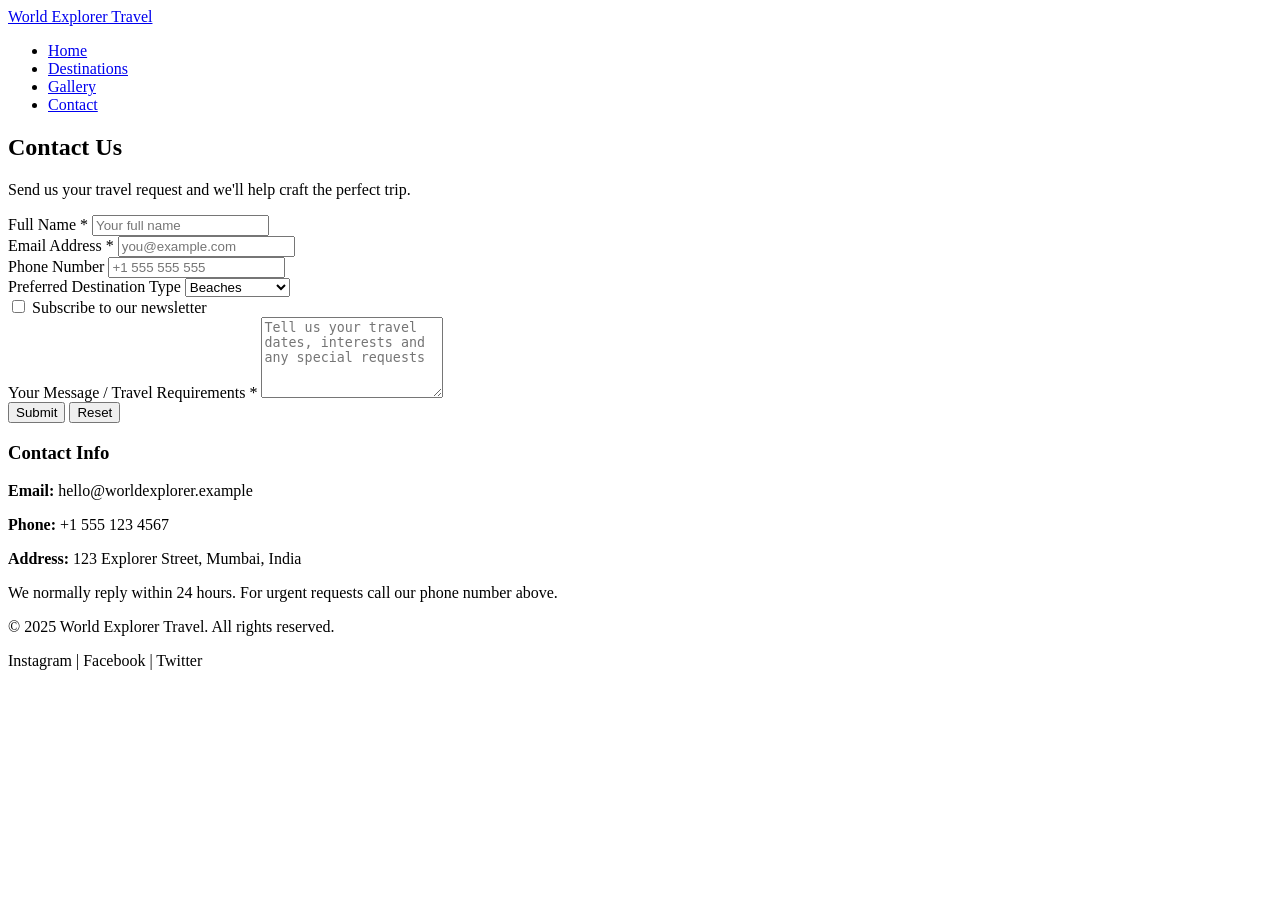
==== contact.html @ 0b0460d4 "Files Uploaded" ====
<!doctype html>
<html lang="en">
<head>
  <meta charset="utf-8" />
  <meta name="viewport" content="width=device-width,initial-scale=1" />
  <title>World Explorer Travel — Contact</title>

  <link rel="preconnect" href="https://fonts.gstatic.com" crossorigin>
  <link href="https://fonts.googleapis.com/css2?family=Inter:wght@300;400;600;700&display=swap" rel="stylesheet">

  <link rel="stylesheet" href="styles.css">
</head>
<body data-page="contact">
  <header class="site-header">
    <div class="container header-inner">
      <div class="brand">
        <a href="index.html" class="logo">World Explorer Travel</a>
      </div>

      <nav class="main-nav" aria-label="Main navigation">
        <ul>
          <li><a class="nav-link" href="index.html">Home</a></li>
          <li><a class="nav-link" href="destinations.html">Destinations</a></li>
          <li><a class="nav-link" href="gallery.html">Gallery</a></li>
          <li><a class="nav-link" href="contact.html">Contact</a></li>
        </ul>
      </nav>
    </div>
  </header>

  <main class="container">
    <section class="page-intro">
      <h1>Contact Us</h1>
      <p class="lead">Send us your travel request and we'll help craft the perfect trip.</p>
    </section>

    <section class="contact-section boxed">
      <div class="contact-grid">
        <form id="contact-form" class="contact-form" action="#" method="post" novalidate>
          <div class="form-row">
            <label for="fullName">Full Name *</label>
            <input id="fullName" name="fullName" type="text" required placeholder="Your full name" />
          </div>

          <div class="form-row">
            <label for="email">Email Address *</label>
            <input id="email" name="email" type="email" required placeholder="you@example.com" />
          </div>

          <div class="form-row">
            <label for="phone">Phone Number</label>
            <input id="phone" name="phone" type="text" placeholder="+1 555 555 555" />
          </div>

          <div class="form-row">
            <label for="destinationType">Preferred Destination Type</label>
            <select id="destinationType" name="destinationType">
              <option>Beaches</option>
              <option>City Break</option>
              <option>Mountains</option>
              <option>Cultural Tours</option>
            </select>
          </div>

          <div class="form-row checkbox-row">
            <input id="subscribe" name="subscribe" type="checkbox" />
            <label for="subscribe">Subscribe to our newsletter</label>
          </div>

          <div class="form-row">
            <label for="message">Your Message / Travel Requirements *</label>
            <textarea id="message" name="message" rows="5" required placeholder="Tell us your travel dates, interests and any special requests"></textarea>
          </div>

          <div class="form-actions">
            <button type="submit" class="btn btn-primary">Submit</button>
            <button type="reset" class="btn btn-ghost">Reset</button>
          </div>
        </form>

        <aside class="contact-info">
          <h3>Contact Info</h3>
          <p><strong>Email:</strong> hello@worldexplorer.example</p>
          <p><strong>Phone:</strong> +1 555 123 4567</p>
          <p><strong>Address:</strong> 123 Explorer Street, Mumbai, India</p>
          <p>We normally reply within 24 hours. For urgent requests call our phone number above.</p>
        </aside>
      </div>
    </section>
  </main>

  <footer class="site-footer">
    <div class="container footer-inner">
      <p>© 2025 World Explorer Travel. All rights reserved.</p>
      <p class="social">Instagram | Facebook | Twitter</p>
    </div>
  </footer>

  <script src="script.js"></script>
</body>
</html>
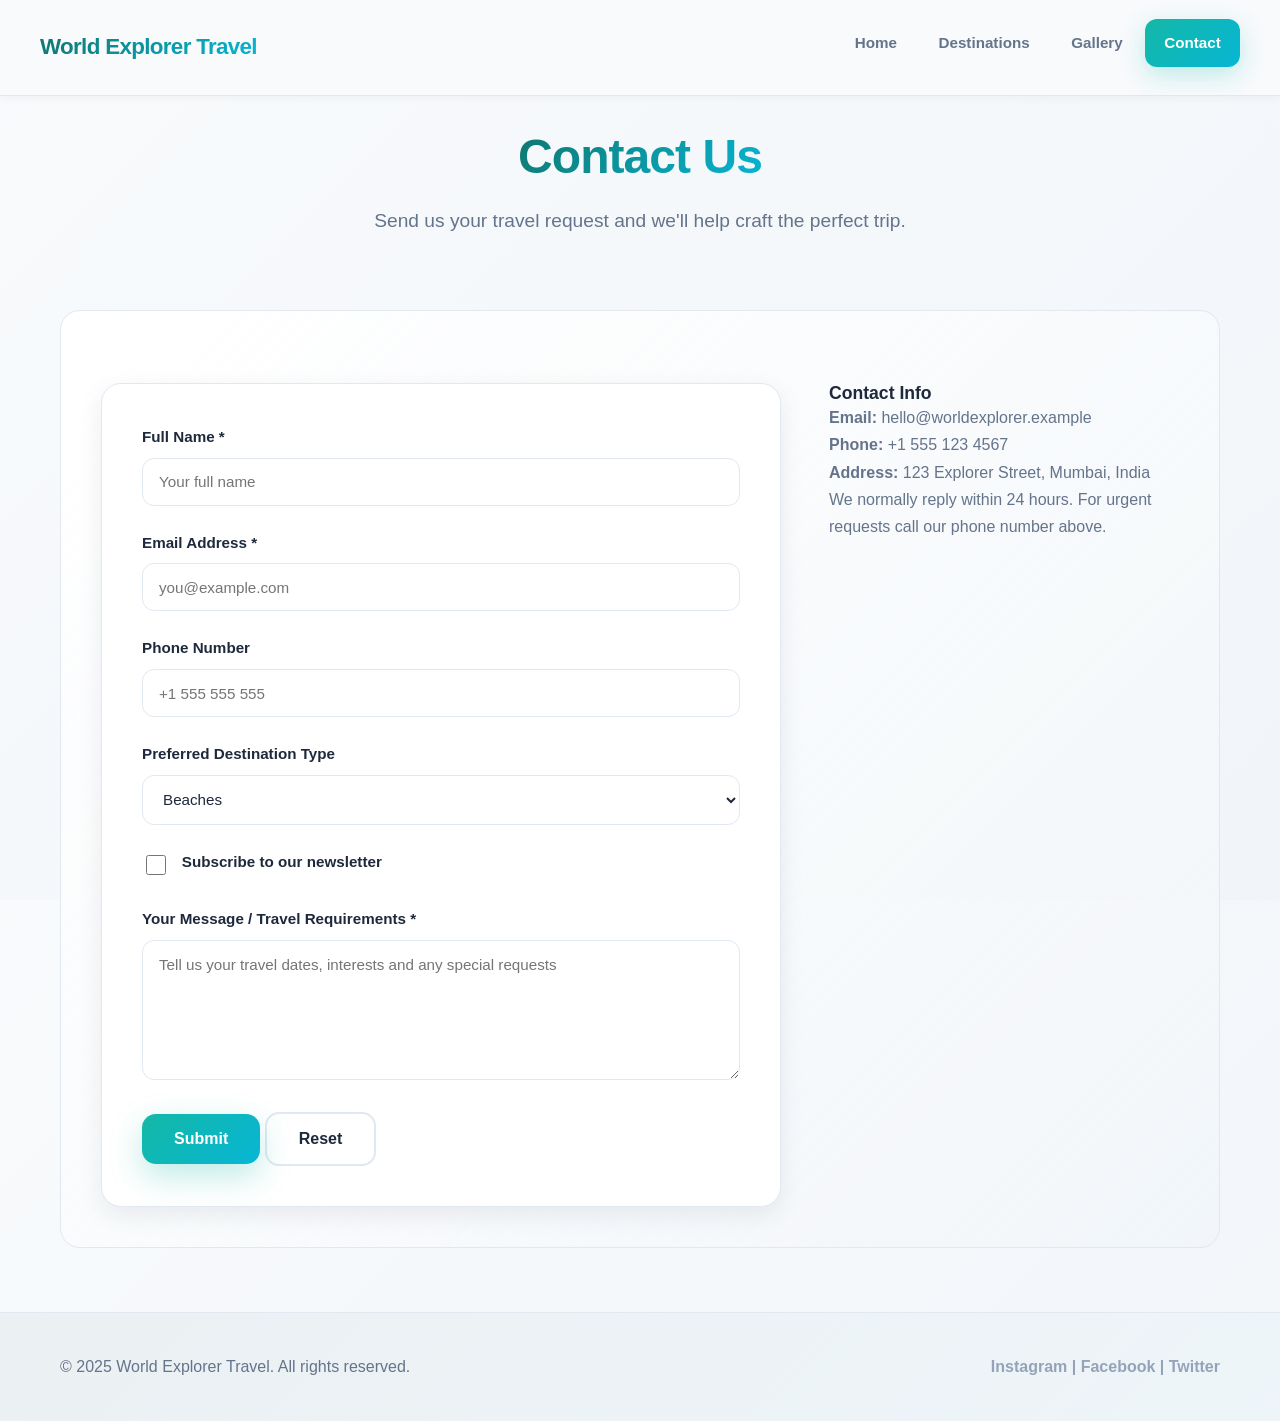
==== commit 9ccf2c9e: "Done" ====
--- a/contact.html
+++ b/contact.html
@@ -8,7 +8,7 @@
   <link rel="preconnect" href="https://fonts.gstatic.com" crossorigin>
   <link href="https://fonts.googleapis.com/css2?family=Inter:wght@300;400;600;700&display=swap" rel="stylesheet">
 
-  <link rel="stylesheet" href="styles.css">
+  <link rel="stylesheet" href="style.css">
 </head>
 <body data-page="contact">
   <header class="site-header">
--- a/style.css
+++ b/style.css
@@ -0,0 +1,810 @@
+/* styles.css
+   World Explorer Travel - Premium Elegant Design System
+*/
+
+/* ---------------------------
+   Premium Color Variables
+   --------------------------- */
+:root{
+  --primary: #0f766e;      /* Deep teal */
+  --primary-light: #14b8a6; /* Bright teal */
+  --primary-dark: #0d5c55;  /* Very dark teal */
+  --accent: #06b6d4;        /* Cyan accent */
+  
+  --bg-light: #f8fafc;
+  --bg-neutral: #f1f5f9;
+  --text-dark: #1e293b;
+  --text-muted: #64748b;
+  --text-light: #94a3b8;
+  
+  --border-color: #e2e8f0;
+  --container-width: 1200px;
+  --card-radius: 20px;
+  --transition: 350ms cubic-bezier(0.34, 1.56, 0.64, 1);
+  
+  --shadow-sm: 0 2px 8px rgba(30, 41, 59, 0.04);
+  --shadow-md: 0 8px 24px rgba(30, 41, 59, 0.08);
+  --shadow-lg: 0 20px 48px rgba(30, 41, 59, 0.12);
+  --shadow-xl: 0 30px 64px rgba(30, 41, 59, 0.16);
+}
+
+* { 
+  box-sizing: border-box;
+}
+
+html, body {
+  height: 100%;
+  margin: 0;
+  font-family: -apple-system, BlinkMacSystemFont, "Segoe UI", "Roboto", "Oxygen", "Ubuntu", "Cantarell", "Fira Sans", "Droid Sans", "Helvetica Neue", sans-serif;
+  background: linear-gradient(135deg, #f8fafc 0%, #f1f5f9 100%);
+  color: var(--text-dark);
+  line-height: 1.7;
+  -webkit-font-smoothing: antialiased;
+  -moz-osx-font-smoothing: grayscale;
+  font-size: 16px;
+}
+
+/* Typography */
+h1, h2, h3, h4, h5, h6 {
+  margin: 0;
+  font-weight: 700;
+  line-height: 1.2;
+}
+
+h1 { font-size: 3.5rem; letter-spacing: -0.02em; }
+h2 { font-size: 2.25rem; letter-spacing: -0.01em; margin-bottom: 0.5rem; }
+h3 { font-size: 1.5rem; }
+h4 { font-size: 1.25rem; }
+
+p {
+  color: var(--text-muted);
+  margin: 0;
+}
+
+a {
+  color: var(--primary-light);
+  text-decoration: none;
+  transition: color var(--transition);
+}
+
+a:hover {
+  color: var(--accent);
+}
+
+/* Container */
+.container {
+  width: 100%;
+  max-width: var(--container-width);
+  margin: 0 auto;
+  padding: 0 20px;
+}
+
+main {
+  padding: 3rem 0;
+}
+
+/* Header / Navigation */
+.site-header {
+  background: rgba(248, 250, 252, 0.95);
+  backdrop-filter: blur(20px);
+  border-bottom: 1px solid var(--border-color);
+  position: sticky;
+  top: 0;
+  z-index: 1000;
+  box-shadow: var(--shadow-sm);
+}
+
+.header-inner {
+  display: flex;
+  align-items: center;
+  justify-content: space-between;
+  padding: 1.2rem 0;
+  max-width: var(--container-width);
+  margin: 0 auto;
+  width: 100%;
+}
+
+.brand .logo {
+  text-decoration: none;
+  font-weight: 800;
+  color: var(--primary-dark);
+  font-size: 1.4rem;
+  letter-spacing: -0.03em;
+  background: linear-gradient(135deg, var(--primary) 0%, var(--accent) 100%);
+  -webkit-background-clip: text;
+  -webkit-text-fill-color: transparent;
+  background-clip: text;
+}
+
+/* Navigation */
+.main-nav ul {
+  list-style: none;
+  margin: 0;
+  padding: 0;
+  display: flex;
+  gap: 0.2rem;
+  align-items: center;
+}
+
+.main-nav .nav-link {
+  display: inline-block;
+  padding: 0.7rem 1.2rem;
+  text-decoration: none;
+  color: var(--text-muted);
+  border-radius: 12px;
+  transition: all var(--transition);
+  font-weight: 600;
+  font-size: 0.95rem;
+  position: relative;
+  overflow: hidden;
+}
+
+.main-nav .nav-link:before {
+  content: '';
+  position: absolute;
+  bottom: 0;
+  left: -100%;
+  width: 100%;
+  height: 3px;
+  background: var(--primary-light);
+  transition: left var(--transition);
+}
+
+.main-nav .nav-link:hover {
+  color: var(--primary-dark);
+}
+
+.main-nav .nav-link:hover:before {
+  left: 0;
+}
+
+.main-nav .nav-link.active {
+  color: white;
+  background: linear-gradient(135deg, var(--primary-light) 0%, var(--accent) 100%);
+  box-shadow: 0 8px 24px rgba(20, 184, 166, 0.25);
+}
+
+.main-nav .nav-link.active:before {
+  background: white;
+  opacity: 0;
+}
+
+/* HERO Section */
+.hero {
+  height: 600px;
+  background-image: linear-gradient(135deg, rgba(15, 118, 110, 0.3) 0%, rgba(6, 182, 212, 0.2) 100%), url('https://images.unsplash.com/photo-1501785888041-af3ef285b470?w=1800&q=80&auto=format&fit=crop');
+  background-size: cover;
+  background-position: center;
+  background-attachment: fixed;
+  display: flex;
+  align-items: center;
+  justify-content: center;
+  border-radius: 24px;
+  margin: 2rem auto;
+  position: relative;
+  overflow: hidden;
+  box-shadow: var(--shadow-xl);
+}
+
+.hero:before {
+  content: '';
+  position: absolute;
+  inset: 0;
+  background: radial-gradient(circle at top right, rgba(255,255,255,0.1), transparent 50%);
+  pointer-events: none;
+}
+
+.hero-overlay {
+  width: 100%;
+  height: 100%;
+  background: linear-gradient(135deg, rgba(15, 76, 70, 0.4), rgba(6, 182, 212, 0.15));
+  display: flex;
+  align-items: center;
+  justify-content: center;
+  position: relative;
+  z-index: 1;
+}
+
+.hero-content {
+  color: white;
+  padding: 4rem;
+  max-width: 900px;
+  text-align: center;
+}
+
+.hero h1 {
+  margin-bottom: 1.2rem;
+  font-size: 3.8rem;
+  line-height: 1.15;
+  font-weight: 800;
+  letter-spacing: -0.03em;
+  text-shadow: 0 4px 16px rgba(0,0,0,0.2);
+}
+
+.hero p {
+  color: rgba(255,255,255,0.95);
+  font-size: 1.2rem;
+  line-height: 1.8;
+  margin-bottom: 2rem;
+  text-shadow: 0 2px 8px rgba(0,0,0,0.15);
+}
+
+/* Buttons */
+.btn {
+  display: inline-block;
+  border: none;
+  cursor: pointer;
+  font-weight: 700;
+  text-decoration: none;
+  padding: 1rem 2rem;
+  border-radius: 14px;
+  transition: all var(--transition);
+  position: relative;
+  overflow: hidden;
+  font-size: 1rem;
+}
+
+.btn:before {
+  content: '';
+  position: absolute;
+  top: 50%;
+  left: 50%;
+  width: 0;
+  height: 0;
+  border-radius: 50%;
+  background: rgba(255,255,255,0.3);
+  transform: translate(-50%, -50%);
+  transition: width 600ms, height 600ms;
+}
+
+.btn:hover:before {
+  width: 300px;
+  height: 300px;
+}
+
+.btn-primary {
+  background: linear-gradient(135deg, var(--primary-light) 0%, var(--accent) 100%);
+  color: white;
+  box-shadow: 0 12px 32px rgba(20, 184, 166, 0.28);
+  position: relative;
+  z-index: 1;
+}
+
+.btn-primary:hover {
+  transform: translateY(-4px);
+  box-shadow: 0 20px 48px rgba(20, 184, 166, 0.38);
+}
+
+.btn-ghost {
+  background: rgba(255, 255, 255, 0.95);
+  border: 2px solid var(--border-color);
+  color: var(--text-dark);
+  font-weight: 600;
+}
+
+.btn-ghost:hover {
+  background: white;
+  border-color: var(--primary-light);
+  color: var(--primary-light);
+  box-shadow: var(--shadow-md);
+}
+
+/* Featured / Cards */
+.featured .lead, .page-intro .lead{
+  color:var(--text-muted);
+  margin-top:0.25rem;
+}
+
+.cards-grid{
+  display:grid;
+  grid-template-columns: repeat(auto-fit, minmax(320px, 1fr));
+  gap:2.5rem;
+  margin-top:2.5rem;
+}
+
+.card{
+  background:white;
+  border-radius:var(--card-radius);
+  overflow:hidden;
+  box-shadow:var(--shadow-md);
+  display:flex;
+  flex-direction:column;
+  transition: all var(--transition);
+  border: 1px solid var(--border-color);
+  cursor:pointer;
+  position: relative;
+}
+
+.card:after {
+  content: '';
+  position: absolute;
+  top: 0;
+  left: 0;
+  right: 0;
+  height: 4px;
+  background: linear-gradient(90deg, var(--primary-light), var(--accent));
+  transform: scaleX(0);
+  transform-origin: left;
+  transition: transform var(--transition);
+}
+
+.card:hover {
+  transform: translateY(-12px);
+  box-shadow: var(--shadow-xl);
+}
+
+.card:hover:after {
+  transform: scaleX(1);
+}
+
+.card figure{
+  margin:0;
+  position:relative;
+  overflow: hidden;
+  height: 220px;
+}
+
+.card img{
+  width:100%;
+  height: 100%;
+  object-fit:cover;
+  display:block;
+  transition: transform var(--transition);
+}
+
+.card:hover img {
+  transform: scale(1.08) rotate(1deg);
+}
+
+.card figcaption{
+  position:absolute;
+  bottom: 0;
+  left: 0;
+  right: 0;
+  margin:0;
+  background:linear-gradient(to top, rgba(0,0,0,0.7), transparent);
+  color:white;
+  padding:2rem 1rem 1rem;
+  font-size:0.9rem;
+  font-weight: 600;
+  letter-spacing: 0.5px;
+}
+
+.card-body{
+  padding:1.8rem;
+  flex-grow: 1;
+  display: flex;
+  flex-direction: column;
+}
+
+.card h3{
+  font-size: 1.3rem;
+  margin-bottom: 0.8rem;
+  color: var(--text-dark);
+}
+
+.card p {
+  flex-grow: 1;
+  margin-bottom: 0;
+}
+
+/* Why Us features */
+.why-us .features-grid{
+  display:grid;
+  grid-template-columns: repeat(auto-fit, minmax(300px, 1fr));
+  gap:2.5rem;
+  margin-top:2.5rem;
+}
+
+.feature{
+  background: linear-gradient(135deg, white 0%, rgba(241, 245, 249, 0.5) 100%);
+  padding:2.5rem;
+  border-radius:var(--card-radius);
+  box-shadow:var(--shadow-md);
+  border: 1px solid var(--border-color);
+  transition: all var(--transition);
+  position: relative;
+  overflow: hidden;
+}
+
+.feature:before {
+  content: '';
+  position: absolute;
+  top: 0;
+  right: -50px;
+  width: 100px;
+  height: 100px;
+  background: linear-gradient(135deg, var(--primary-light), var(--accent));
+  border-radius: 50%;
+  opacity: 0.05;
+  transition: all var(--transition);
+}
+
+.feature:hover {
+  transform: translateY(-8px);
+  box-shadow: var(--shadow-lg);
+  border-color: var(--primary-light);
+}
+
+.feature:hover:before {
+  transform: translate(-20px, -20px);
+}
+
+.feature h3 {
+  color: var(--text-dark);
+  margin-bottom: 1rem;
+  font-size: 1.2rem;
+}
+
+.feature p {
+  font-size: 0.95rem;
+  line-height: 1.8;
+}
+
+/* boxed / section helpers */
+.boxed{
+  background: linear-gradient(135deg, white 0%, rgba(241, 245, 249, 0.6) 100%);
+  padding:2.5rem;
+  border-radius:var(--card-radius);
+  border: 1px solid var(--border-color);
+  margin-top:2.5rem;
+}
+
+/* Gallery */
+.gallery-section{
+  text-align:center;
+  padding:2rem 0;
+}
+
+.gallery-figure{
+  max-width:1000px;
+  margin:0 auto;
+  border-radius:var(--card-radius);
+  overflow:hidden;
+  box-shadow:var(--shadow-xl);
+  background:white;
+  border: 1px solid var(--border-color);
+  transition: all var(--transition);
+}
+
+.gallery-figure img{
+  width:100%;
+  max-height:600px;
+  object-fit:cover;
+  display:block;
+  transition: transform var(--transition);
+}
+
+.gallery-figure:hover img {
+  transform: scale(1.02);
+}
+
+.gallery-figure figcaption{
+  padding:1.5rem 2rem;
+  text-align:left;
+  font-size:0.95rem;
+  color:var(--text-muted);
+  background: linear-gradient(135deg, white, rgba(241, 245, 249, 0.5));
+  border-top: 1px solid var(--border-color);
+}
+
+/* Gallery controls */
+.gallery-controls{
+  display:flex;
+  align-items:center;
+  justify-content:center;
+  gap:2rem;
+  margin-top:2rem;
+}
+
+.gallery-controls button {
+  background: white;
+  border: 2px solid var(--border-color);
+  width: 48px;
+  height: 48px;
+  border-radius: 12px;
+  cursor: pointer;
+  display: flex;
+  align-items: center;
+  justify-content: center;
+  font-size: 1.2rem;
+  transition: all var(--transition);
+  color: var(--text-dark);
+  font-weight: 700;
+}
+
+.gallery-controls button:hover {
+  background: var(--primary-light);
+  color: white;
+  border-color: var(--primary-light);
+  transform: scale(1.1);
+}
+
+.indicator{
+  font-weight:600;
+  color:var(--text-muted);
+  font-size: 0.95rem;
+}
+
+/* Contact form layout */
+.contact-grid{
+  display:grid;
+  grid-template-columns: 1fr 350px;
+  gap:3rem;
+  align-items:start;
+  margin-top:2rem;
+}
+
+.contact-form {
+  background: white;
+  padding: 2.5rem;
+  border-radius: var(--card-radius);
+  box-shadow: var(--shadow-md);
+  border: 1px solid var(--border-color);
+}
+
+.contact-form .form-row{
+  margin-bottom:1.5rem;
+}
+
+.contact-form label{
+  display:block;
+  margin-bottom:0.5rem;
+  font-weight:600;
+  color:var(--text-dark);
+  font-size:0.95rem;
+}
+
+.contact-form input[type="text"],
+.contact-form input[type="email"],
+.contact-form select,
+.contact-form textarea{
+  width:100%;
+  padding:0.9rem 1rem;
+  border-radius:12px;
+  border:1px solid var(--border-color);
+  font-size:0.95rem;
+  color: var(--text-dark);
+  transition: all var(--transition);
+  background: white;
+  font-family: inherit;
+}
+
+.contact-form input[type="text"]:focus,
+.contact-form input[type="email"]:focus,
+.contact-form select:focus,
+.contact-form textarea:focus {
+  outline: none;
+  border-color: var(--primary-light);
+  box-shadow: 0 0 0 3px rgba(20, 184, 166, 0.1);
+  background: rgba(20, 184, 166, 0.02);
+}
+
+.contact-form textarea{
+  min-height:140px;
+  resize:vertical;
+}
+
+.checkbox-row{
+  display:flex;
+  align-items:center;
+  gap:0.8rem;
+}
+
+.checkbox-row input[type="checkbox"] {
+  width: 20px;
+  height: 20px;
+  cursor: pointer;
+}
+
+/* Footer */
+.site-footer{
+  margin-top:4rem;
+  padding:2.5rem 0;
+  background: linear-gradient(135deg, rgba(15, 76, 70, 0.05), rgba(6, 182, 212, 0.02));
+  color:var(--text-muted);
+  border-top:1px solid var(--border-color);
+}
+
+.footer-inner{
+  display:flex;
+  align-items:center;
+  justify-content:space-between;
+  gap:2rem;
+  max-width: var(--container-width);
+  margin: 0 auto;
+  padding: 0 20px;
+}
+
+.footer-inner p {
+  margin: 0;
+}
+
+.footer-inner .social {
+  font-weight: 600;
+  color: var(--text-light);
+}
+
+/* Utilities */
+.lead{font-size:1.05rem}
+h1{font-size:1.8rem; font-weight: 700}
+h2{font-size:1.5rem; font-weight: 700}
+h3{font-size:1.1rem; font-weight: 600}
+
+section {
+  padding: 3rem 0;
+}
+
+.featured h2,
+.why-us h2,
+.page-intro h1 {
+  position: relative;
+  display: inline-block;
+  margin-bottom: 0.5rem;
+}
+
+.featured h2:after,
+.why-us h2:after {
+  content: '';
+  position: absolute;
+  bottom: -8px;
+  left: 0;
+  width: 60px;
+  height: 4px;
+  background: linear-gradient(90deg, var(--primary-light), var(--accent));
+  border-radius: 2px;
+}
+
+.page-intro {
+  text-align: center;
+  padding: 2rem 0;
+}
+
+.page-intro h1 {
+  font-size: 3rem;
+  margin-bottom: 1rem;
+  background: linear-gradient(135deg, var(--primary) 0%, var(--accent) 100%);
+  -webkit-background-clip: text;
+  -webkit-text-fill-color: transparent;
+  background-clip: text;
+}
+
+.page-intro .lead {
+  font-size: 1.2rem;
+  margin-bottom: 0;
+}
+
+/* Responsive: smaller screens */
+@media (max-width: 992px){
+  .cards-grid{ gap: 1.5rem; }
+  .features-grid{ gap: 1.5rem; }
+  .contact-grid {
+    grid-template-columns: 1fr;
+    gap: 2rem;
+  }
+  .gallery-figure img{ max-height:420px; }
+  .featured,
+  .why-us {
+    padding: 2.5rem;
+  }
+}
+
+@media (max-width: 768px){
+  .header-inner{ padding: 1rem 20px; }
+  .main-nav ul{ gap:0.1rem; flex-wrap:wrap; }
+  .main-nav .nav-link {
+    padding: 0.6rem 0.8rem;
+    font-size: 0.9rem;
+  }
+  .cards-grid{ grid-template-columns: 1fr; gap: 1.2rem; }
+  .features-grid{ grid-template-columns: 1fr; gap: 1.2rem; }
+  .hero{ height:450px; background-position: center 30%; border-radius: 16px; background-attachment: scroll; }
+  .hero-content{ padding:2rem; text-align: center; }
+  .hero h1{ font-size: 2.2rem; }
+  .hero p { font-size: 1rem; }
+  .container{ padding: 0 20px; width:100%; }
+  h1{font-size:1.5rem}
+  h2{font-size:1.25rem}
+  .featured,
+  .why-us {
+    padding: 1.5rem;
+    border-radius: 16px;
+  }
+  .gallery-figure img{ max-height:350px; }
+  .footer-inner {
+    flex-direction: column;
+    text-align: center;
+    gap: 1rem;
+  }
+  .gallery-controls {
+    gap: 1rem;
+  }
+}
+
+@media (max-width: 480px) {
+  .hero {
+    height: 350px;
+    border-radius: 12px;
+  }
+  .hero h1 {
+    font-size: 1.8rem;
+  }
+  .hero-content {
+    padding: 1.5rem;
+  }
+  .btn {
+    padding: 0.8rem 1.5rem;
+    font-size: 0.9rem;
+  }
+  .header-inner {
+    padding: 0.8rem 15px;
+  }
+  .main-nav .nav-link {
+    padding: 0.5rem 0.6rem;
+    font-size: 0.85rem;
+  }
+  h1 { font-size: 1.5rem; }
+  h2 { font-size: 1.2rem; }
+  .featured,
+  .why-us {
+    padding: 1rem;
+  }
+  .card-body {
+    padding: 1.2rem;
+  }
+  .feature {
+    padding: 1.5rem;
+  }
+}
+
+/* small tweaks */
+.btn:focus{ outline: 3px solid rgba(0,168,181,0.2); outline-offset:2px }
+
+/* Animations */
+@keyframes fadeInUp {
+  from {
+    opacity: 0;
+    transform: translateY(30px);
+  }
+  to {
+    opacity: 1;
+    transform: translateY(0);
+  }
+}
+
+.card,
+.feature {
+  animation: fadeInUp 600ms ease-out forwards;
+}
+
+.card:nth-child(2) { animation-delay: 100ms; }
+.card:nth-child(3) { animation-delay: 200ms; }
+.feature:nth-child(2) { animation-delay: 100ms; }
+.feature:nth-child(3) { animation-delay: 200ms; }
+
+/* Accessibility */
+@media (prefers-reduced-motion: reduce) {
+  * {
+    animation-duration: 0.01ms !important;
+    animation-iteration-count: 1 !important;
+    transition-duration: 0.01ms !important;
+  }
+}
+
+/* Scrollbar styling */
+::-webkit-scrollbar {
+  width: 10px;
+}
+
+::-webkit-scrollbar-track {
+  background: var(--bg-light);
+}
+
+::-webkit-scrollbar-thumb {
+  background: var(--primary-light);
+  border-radius: 5px;
+}
+
+::-webkit-scrollbar-thumb:hover {
+  background: var(--primary-dark);
+}
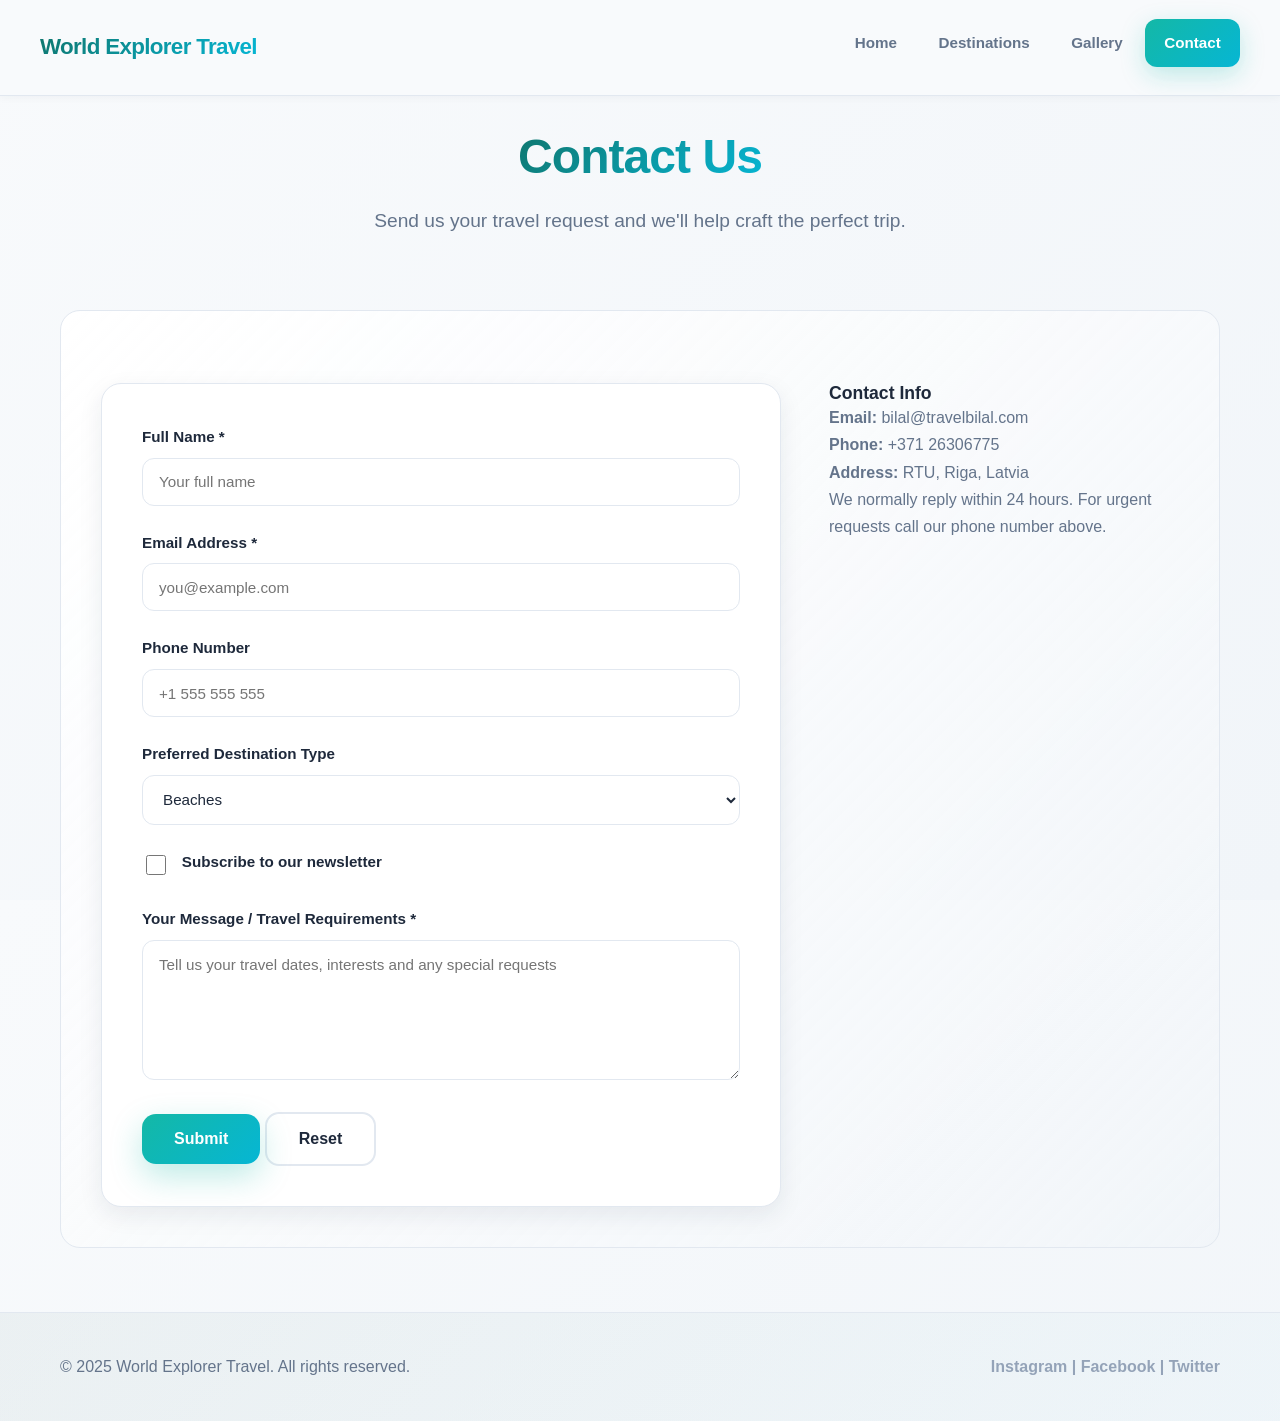
==== commit 88f98c06: "Done again" ====
--- a/contact.html
+++ b/contact.html
@@ -80,9 +80,9 @@
 
         <aside class="contact-info">
           <h3>Contact Info</h3>
-          <p><strong>Email:</strong> hello@worldexplorer.example</p>
-          <p><strong>Phone:</strong> +1 555 123 4567</p>
-          <p><strong>Address:</strong> 123 Explorer Street, Mumbai, India</p>
+          <p><strong>Email:</strong> bilal@travelbilal.com</p>
+          <p><strong>Phone:</strong> +371 26306775</p>
+          <p><strong>Address:</strong> RTU, Riga, Latvia</p>
           <p>We normally reply within 24 hours. For urgent requests call our phone number above.</p>
         </aside>
       </div>
